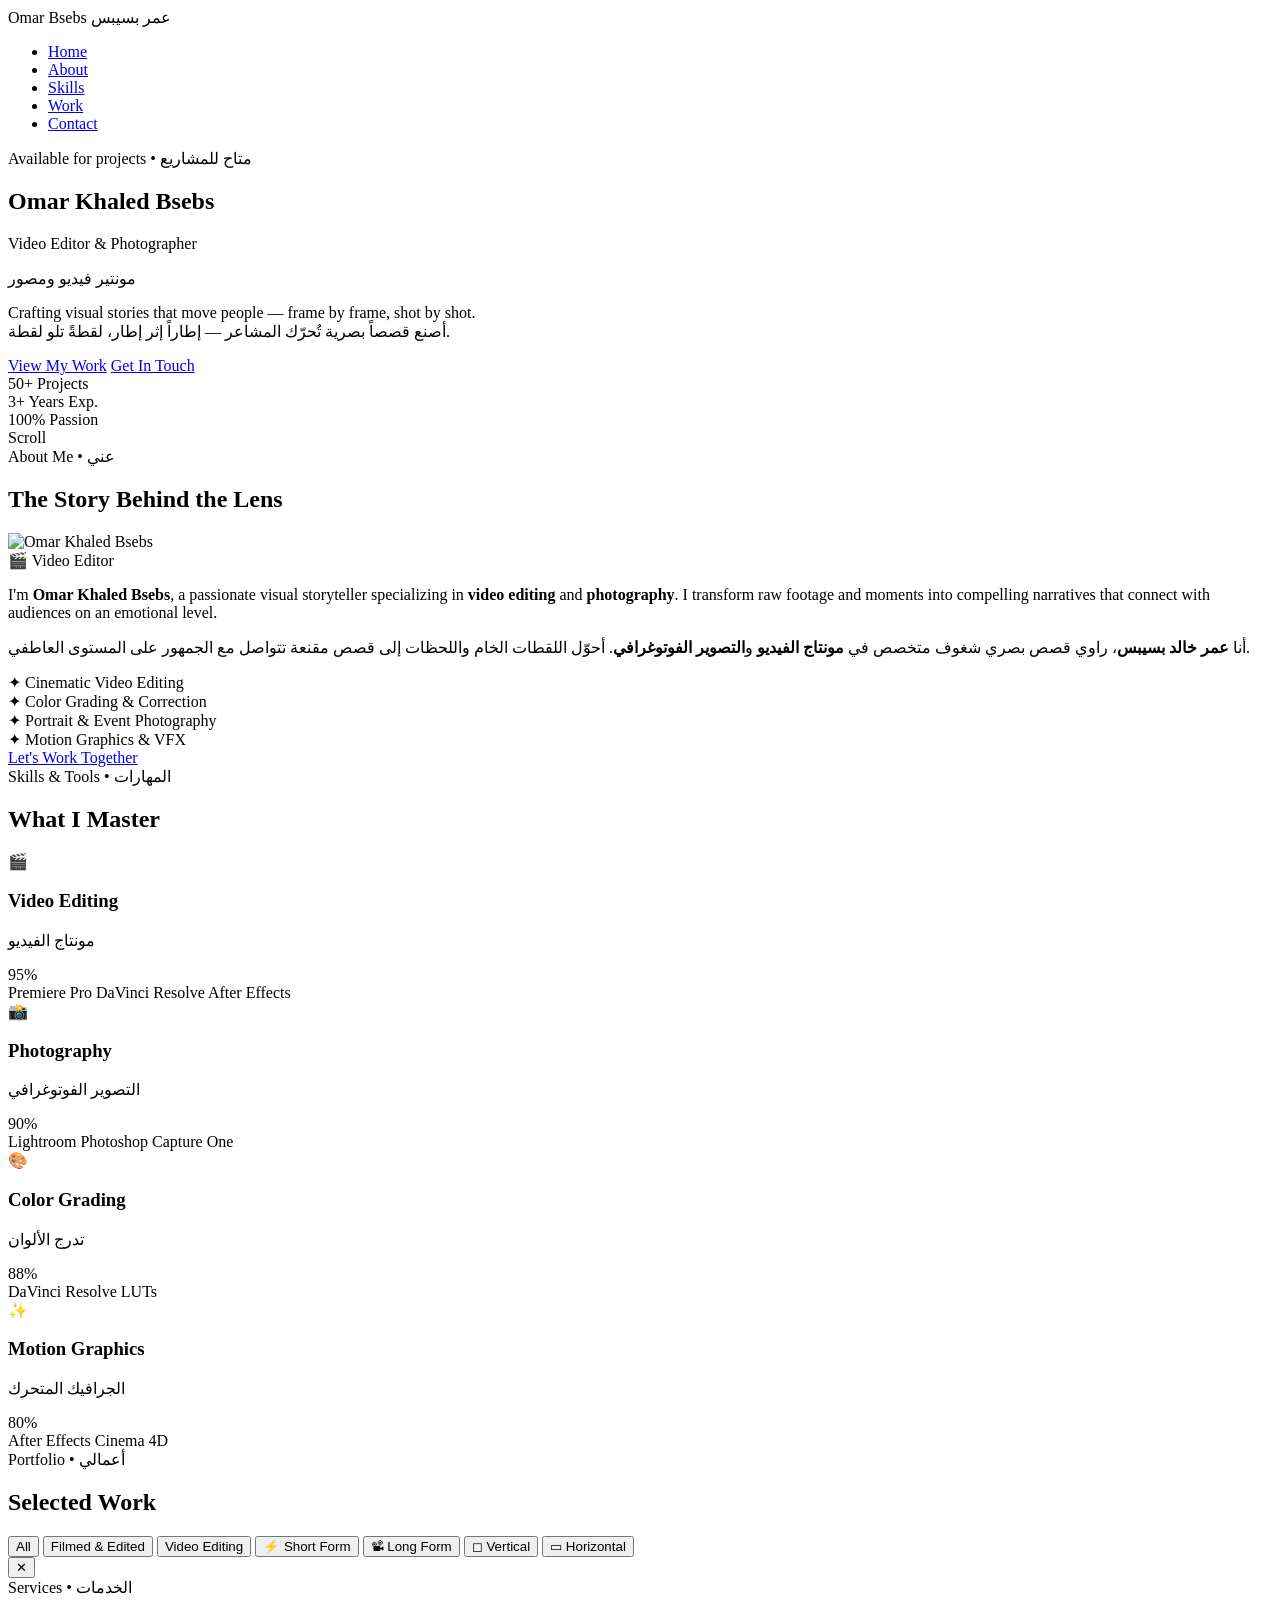
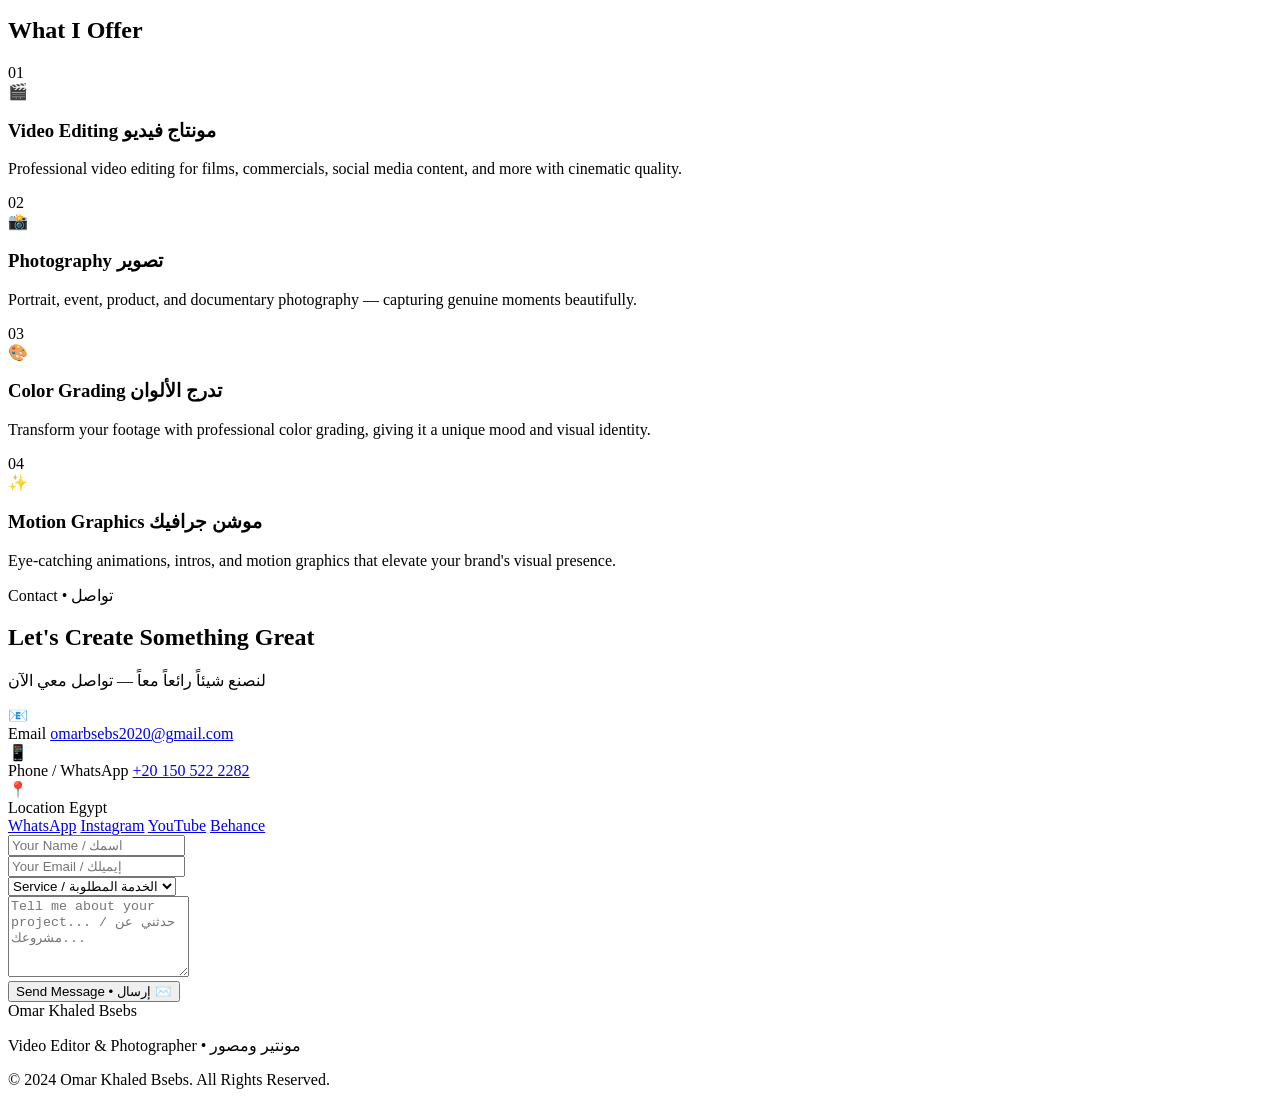
==== 1-index.html @ 3031829e "Add files via upload" ====
<!DOCTYPE html>
<html lang="en" dir="ltr">
<head>
  <meta charset="UTF-8" />
  <meta name="viewport" content="width=device-width, initial-scale=1.0, viewport-fit=cover"/>
  <meta name="theme-color" content="#0a0a0a"/>
  <meta name="apple-mobile-web-app-capable" content="yes"/>
  <meta name="apple-mobile-web-app-status-bar-style" content="black-translucent"/>
  <meta name="mobile-web-app-capable" content="yes"/>
  <meta name="description" content="Omar Khaled Bsebs — Video Editor & Photographer. مونتير فيديو ومصور"/>
  <title>Omar Khaled Bsebs | Video Editor & Photographer</title>
  <link rel="preconnect" href="https://fonts.googleapis.com">
  <link rel="preconnect" href="https://fonts.gstatic.com" crossorigin>
  <link href="https://fonts.googleapis.com/css2?family=Playfair+Display:wght@400;700;900&family=Inter:wght@300;400;500;600&family=Cairo:wght@300;400;600;700&display=swap" rel="stylesheet">
  <link rel="stylesheet" href="style.css" />
  <link rel="stylesheet" href="lightbox.css" />
  <link rel="stylesheet" href="interactions.css" />
</head>
<body>

  <!-- Navigation -->
  <nav class="navbar" id="navbar">
    <div class="nav-brand">
      <span class="brand-en">Omar Bsebs</span>
      <span class="brand-ar">عمر بسيبس</span>
    </div>
    <ul class="nav-links">
      <li><a href="#hero">Home</a></li>
      <li><a href="#about">About</a></li>
      <li><a href="#skills">Skills</a></li>
      <li><a href="#work">Work</a></li>
      <li><a href="#contact">Contact</a></li>
    </ul>
    <div class="nav-toggle" id="navToggle">
      <span></span><span></span><span></span>
    </div>
  </nav>

  <!-- Hero Section -->
  <section class="hero" id="hero">
    <div class="hero-bg">
      <div class="hero-gradient"></div>
      <div class="film-grain"></div>
    </div>
    <div class="hero-content">
      <div class="hero-badge">
        <span class="badge-dot"></span>
        Available for projects • متاح للمشاريع
      </div>
      <h1 class="hero-title">
        <span class="line-1">Omar Khaled</span>
        <span class="line-2 gold">Bsebs</span>
      </h1>
      <p class="hero-subtitle-en">Video Editor & Photographer</p>
      <p class="hero-subtitle-ar">مونتير فيديو ومصور</p>
      <p class="hero-desc">
        Crafting visual stories that move people — frame by frame, shot by shot.
        <br>
        <span class="arabic-desc">أصنع قصصاً بصرية تُحرّك المشاعر — إطاراً إثر إطار، لقطةً تلو لقطة.</span>
      </p>
      <div class="hero-actions">
        <a href="#work" class="btn btn-primary">View My Work</a>
        <a href="#contact" class="btn btn-outline">Get In Touch</a>
      </div>
      <div class="hero-stats">
        <div class="stat">
          <span class="stat-num">50+</span>
          <span class="stat-label">Projects</span>
        </div>
        <div class="stat-divider"></div>
        <div class="stat">
          <span class="stat-num">3+</span>
          <span class="stat-label">Years Exp.</span>
        </div>
        <div class="stat-divider"></div>
        <div class="stat">
          <span class="stat-num">100%</span>
          <span class="stat-label">Passion</span>
        </div>
      </div>
    </div>
    <div class="hero-scroll">
      <div class="scroll-line"></div>
      <span>Scroll</span>
    </div>
  </section>

  <!-- About Section -->
  <section class="about" id="about">
    <div class="container">
      <div class="section-header">
        <span class="section-tag">About Me • عني</span>
        <h2 class="section-title">The Story <span class="gold">Behind the Lens</span></h2>
      </div>
      <div class="about-grid">
        <div class="about-visual">
          <div class="about-frame">
            <div class="frame-corner tl"></div>
            <div class="frame-corner tr"></div>
            <div class="frame-corner bl"></div>
            <div class="frame-corner br"></div>
            <img src="omar.jpg" alt="Omar Khaled Bsebs" class="about-photo-img" />
          </div>
          <div class="about-badge-float">
            <span class="badge-icon">🎬</span>
            <span>Video Editor</span>
          </div>
        </div>
        <div class="about-text">
          <p class="about-bio-en">
            I'm <strong>Omar Khaled Bsebs</strong>, a passionate visual storyteller specializing in
            <strong>video editing</strong> and <strong>photography</strong>. I transform raw footage and moments
            into compelling narratives that connect with audiences on an emotional level.
          </p>
          <p class="about-bio-ar">
            أنا <strong>عمر خالد بسيبس</strong>، راوي قصص بصري شغوف متخصص في
            <strong>مونتاج الفيديو</strong> و<strong>التصوير الفوتوغرافي</strong>. أحوّل اللقطات الخام
            واللحظات إلى قصص مقنعة تتواصل مع الجمهور على المستوى العاطفي.
          </p>
          <div class="about-highlights">
            <div class="highlight-item">
              <span class="hi-icon">✦</span>
              <span>Cinematic Video Editing</span>
            </div>
            <div class="highlight-item">
              <span class="hi-icon">✦</span>
              <span>Color Grading & Correction</span>
            </div>
            <div class="highlight-item">
              <span class="hi-icon">✦</span>
              <span>Portrait & Event Photography</span>
            </div>
            <div class="highlight-item">
              <span class="hi-icon">✦</span>
              <span>Motion Graphics & VFX</span>
            </div>
          </div>
          <a href="#contact" class="btn btn-primary">Let's Work Together</a>
        </div>
      </div>
    </div>
  </section>

  <!-- Skills Section -->
  <section class="skills" id="skills">
    <div class="container">
      <div class="section-header">
        <span class="section-tag">Skills & Tools • المهارات</span>
        <h2 class="section-title">What I <span class="gold">Master</span></h2>
      </div>
      <div class="skills-grid">
        <div class="skill-card">
          <div class="skill-icon">🎬</div>
          <h3>Video Editing</h3>
          <p class="skill-ar">مونتاج الفيديو</p>
          <div class="skill-bar"><div class="skill-fill" style="--w:95%"></div></div>
          <span class="skill-pct">95%</span>
          <div class="skill-tools">
            <span>Premiere Pro</span>
            <span>DaVinci Resolve</span>
            <span>After Effects</span>
          </div>
        </div>
        <div class="skill-card">
          <div class="skill-icon">📸</div>
          <h3>Photography</h3>
          <p class="skill-ar">التصوير الفوتوغرافي</p>
          <div class="skill-bar"><div class="skill-fill" style="--w:90%"></div></div>
          <span class="skill-pct">90%</span>
          <div class="skill-tools">
            <span>Lightroom</span>
            <span>Photoshop</span>
            <span>Capture One</span>
          </div>
        </div>
        <div class="skill-card">
          <div class="skill-icon">🎨</div>
          <h3>Color Grading</h3>
          <p class="skill-ar">تدرج الألوان</p>
          <div class="skill-bar"><div class="skill-fill" style="--w:88%"></div></div>
          <span class="skill-pct">88%</span>
          <div class="skill-tools">
            <span>DaVinci Resolve</span>
            <span>LUTs</span>
          </div>
        </div>
        <div class="skill-card">
          <div class="skill-icon">✨</div>
          <h3>Motion Graphics</h3>
          <p class="skill-ar">الجرافيك المتحرك</p>
          <div class="skill-bar"><div class="skill-fill" style="--w:80%"></div></div>
          <span class="skill-pct">80%</span>
          <div class="skill-tools">
            <span>After Effects</span>
            <span>Cinema 4D</span>
          </div>
        </div>
      </div>
    </div>
  </section>

  <!-- Work / Portfolio Section -->
  <section class="work" id="work">
    <div class="container">
      <div class="section-header">
        <span class="section-tag">Portfolio • أعمالي</span>
        <h2 class="section-title">Selected <span class="gold">Work</span></h2>
      </div>
      <div class="work-filter">
        <button class="filter-btn active" data-filter="all">All</button>
        <button class="filter-btn" data-filter="filmed">Filmed & Edited</button>
        <button class="filter-btn" data-filter="video">Video Editing</button>
        <button class="filter-btn" data-filter="short">⚡ Short Form</button>
        <button class="filter-btn" data-filter="long">📽 Long Form</button>
        <button class="filter-btn" data-filter="portrait">◻ Vertical</button>
        <button class="filter-btn" data-filter="landscape">▭ Horizontal</button>
      </div>
      <!-- Cards injected by JS from projects.js -->
      <div class="work-grid" id="workGrid"></div>
    </div>
  </section>

  <!-- ── LIGHTBOX ── -->
  <div class="lightbox" id="lightbox" role="dialog" aria-modal="true">
    <div class="lb-backdrop" id="lbBackdrop"></div>
    <div class="lb-panel">
      <button class="lb-close" id="lbClose" aria-label="Close">✕</button>
      <div class="lb-body" id="lbBody"></div>
      <div class="lb-footer" id="lbFooter"></div>
    </div>
  </div>

  <!-- Services Section -->
  <section class="services" id="services">
    <div class="container">
      <div class="section-header">
        <span class="section-tag">Services • الخدمات</span>
        <h2 class="section-title">What I <span class="gold">Offer</span></h2>
      </div>
      <div class="services-grid">
        <div class="service-card">
          <div class="service-num">01</div>
          <div class="service-icon">🎬</div>
          <h3>Video Editing <span class="ar-mini">مونتاج فيديو</span></h3>
          <p>Professional video editing for films, commercials, social media content, and more with cinematic quality.</p>
        </div>
        <div class="service-card">
          <div class="service-num">02</div>
          <div class="service-icon">📸</div>
          <h3>Photography <span class="ar-mini">تصوير</span></h3>
          <p>Portrait, event, product, and documentary photography — capturing genuine moments beautifully.</p>
        </div>
        <div class="service-card">
          <div class="service-num">03</div>
          <div class="service-icon">🎨</div>
          <h3>Color Grading <span class="ar-mini">تدرج الألوان</span></h3>
          <p>Transform your footage with professional color grading, giving it a unique mood and visual identity.</p>
        </div>
        <div class="service-card">
          <div class="service-num">04</div>
          <div class="service-icon">✨</div>
          <h3>Motion Graphics <span class="ar-mini">موشن جرافيك</span></h3>
          <p>Eye-catching animations, intros, and motion graphics that elevate your brand's visual presence.</p>
        </div>
      </div>
    </div>
  </section>

  <!-- Contact Section -->
  <section class="contact" id="contact">
    <div class="container">
      <div class="section-header">
        <span class="section-tag">Contact • تواصل</span>
        <h2 class="section-title">Let's Create <span class="gold">Something Great</span></h2>
        <p class="section-desc">لنصنع شيئاً رائعاً معاً — تواصل معي الآن</p>
      </div>
      <div class="contact-grid">
        <div class="contact-info">
          <div class="contact-item">
            <span class="contact-icon">📧</span>
            <div>
              <span class="contact-label">Email</span>
              <a href="mailto:omarbsebs2020@gmail.com" class="contact-val">omarbsebs2020@gmail.com</a>
            </div>
          </div>
          <div class="contact-item">
            <span class="contact-icon">📱</span>
            <div>
              <span class="contact-label">Phone / WhatsApp</span>
              <a href="tel:+201505222282" class="contact-val">+20 150 522 2282</a>
            </div>
          </div>
          <div class="contact-item">
            <span class="contact-icon">📍</span>
            <div>
              <span class="contact-label">Location</span>
              <span class="contact-val">Egypt</span>
            </div>
          </div>
          <div class="social-links">
            <a href="https://wa.me/201505222282" target="_blank" rel="noopener noreferrer" class="social-btn">WhatsApp</a>
            <a href="#" class="social-btn">Instagram</a>
            <a href="#" class="social-btn">YouTube</a>
            <a href="#" class="social-btn">Behance</a>
          </div>
        </div>
        <form class="contact-form" id="contactForm">
          <div class="form-group">
            <input type="text" placeholder="Your Name / اسمك" required />
          </div>
          <div class="form-group">
            <input type="email" placeholder="Your Email / إيميلك" required />
          </div>
          <div class="form-group">
            <select>
              <option value="">Service / الخدمة المطلوبة</option>
              <option>Video Editing</option>
              <option>Photography</option>
              <option>Color Grading</option>
              <option>Motion Graphics</option>
              <option>Other</option>
            </select>
          </div>
          <div class="form-group">
            <textarea rows="5" placeholder="Tell me about your project... / حدثني عن مشروعك..." required></textarea>
          </div>
          <button type="submit" class="btn btn-primary btn-full">Send Message • إرسال ✉️</button>
        </form>
      </div>
    </div>
  </section>

  <!-- Footer -->
  <footer class="footer">
    <div class="footer-content">
      <div class="footer-brand">
        <span class="gold">Omar Khaled Bsebs</span>
        <p>Video Editor & Photographer • مونتير ومصور</p>
      </div>
      <p class="footer-copy">© 2024 Omar Khaled Bsebs. All Rights Reserved.</p>
    </div>
  </footer>

  <script src="projects.js"></script>
  <script src="script.js"></script>
  <script src="interactions.js"></script>
</body>
</html>
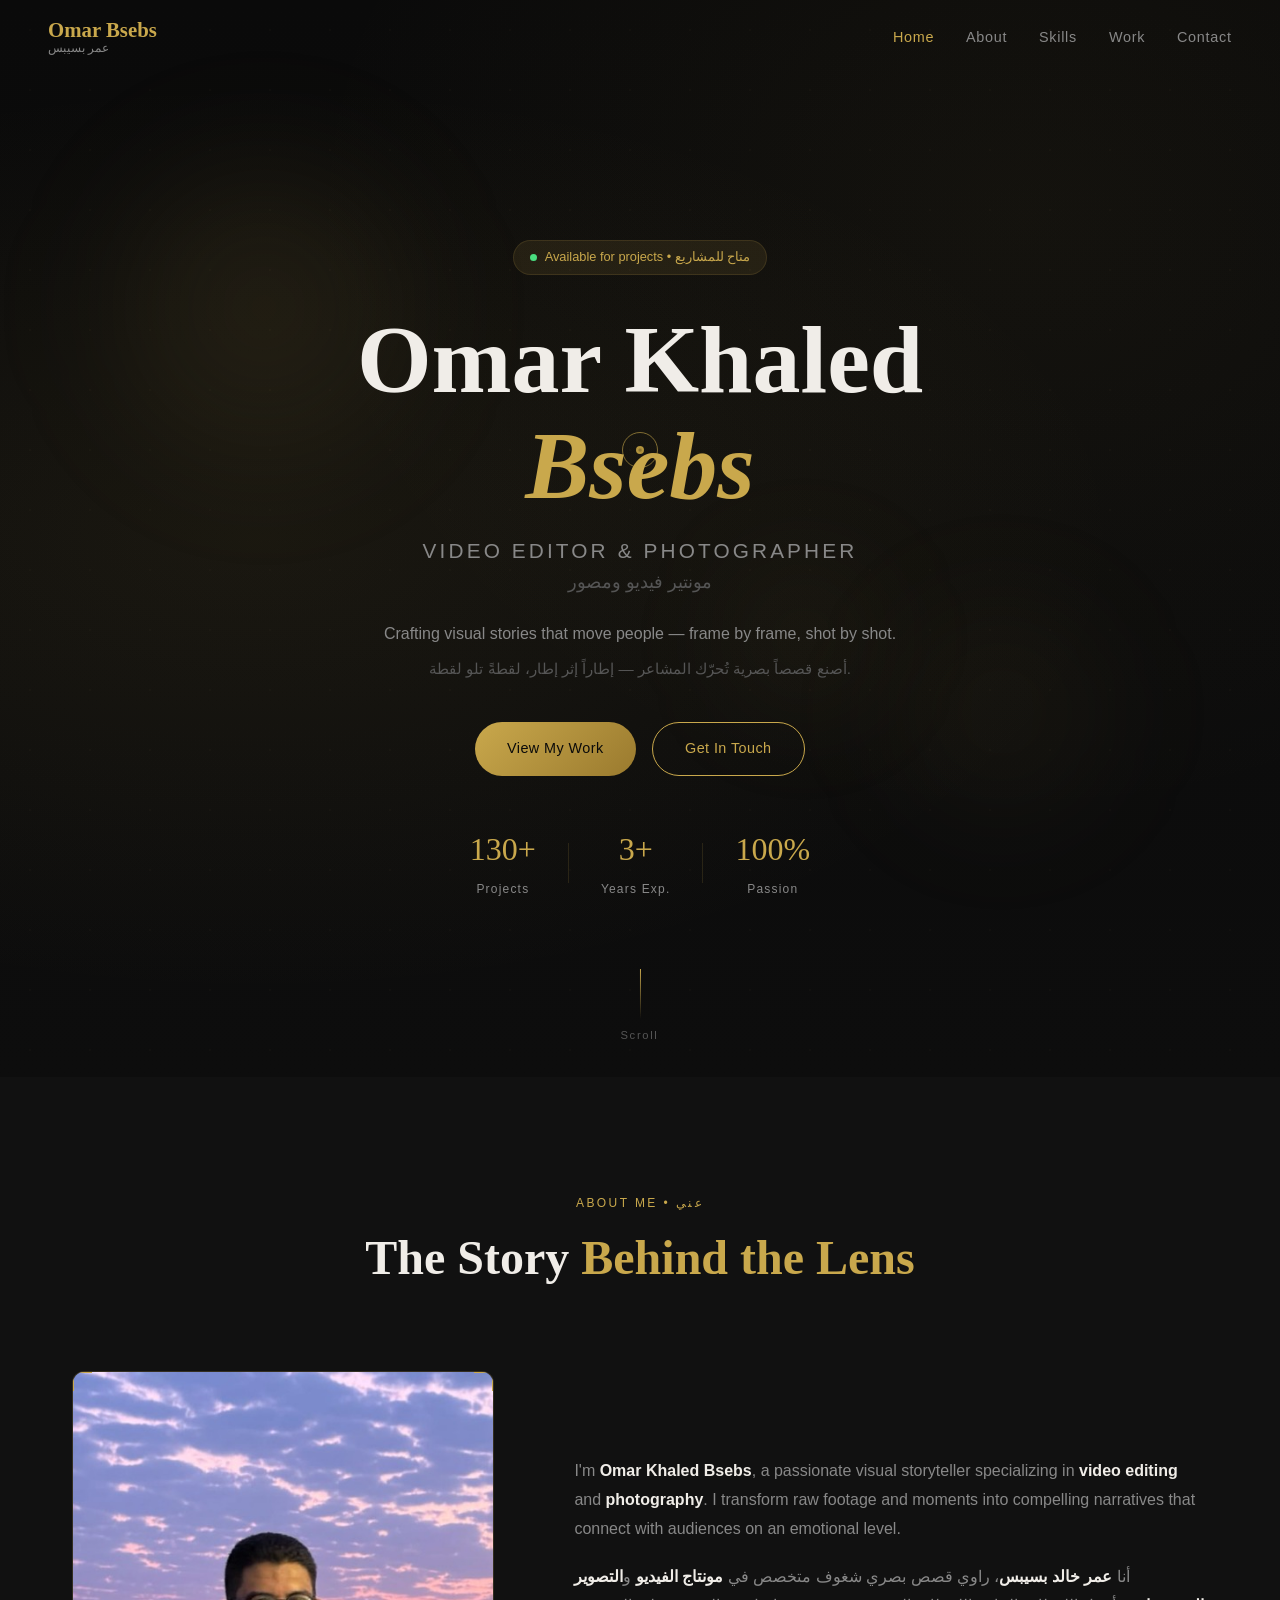
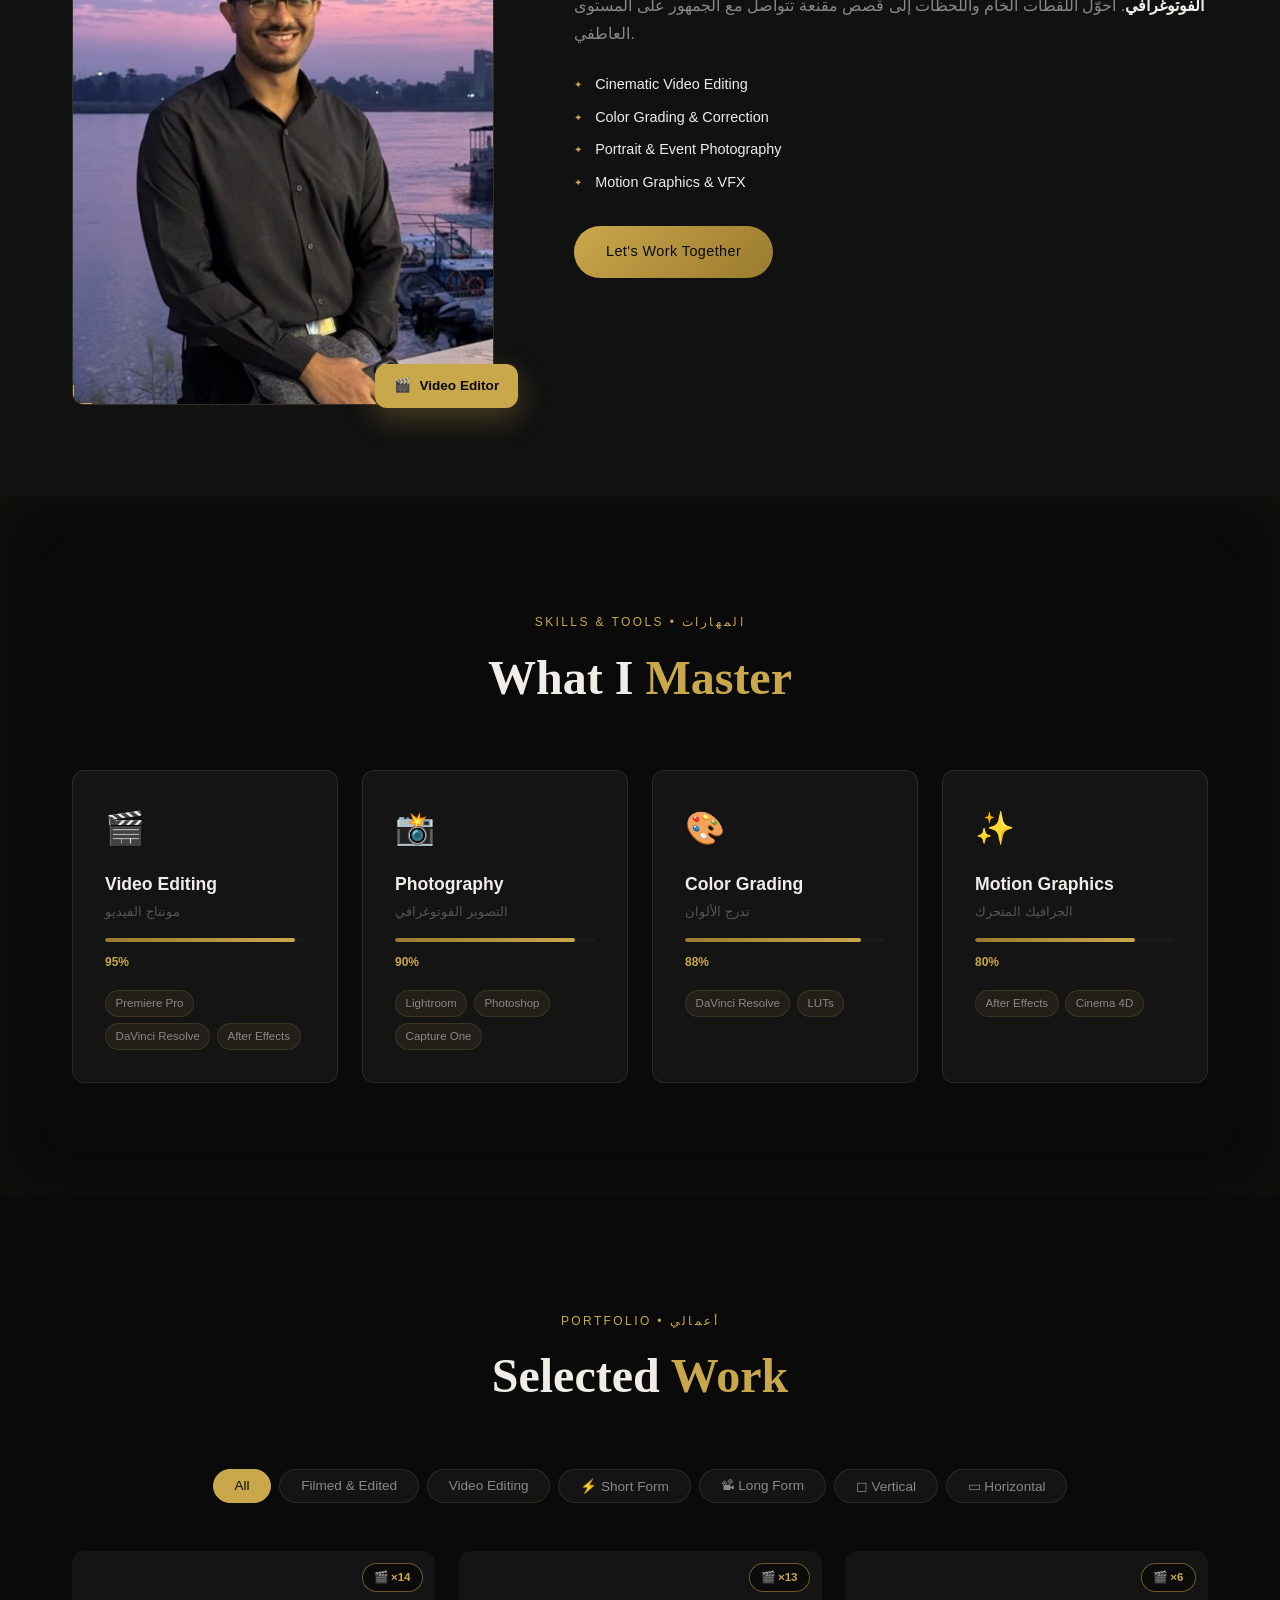
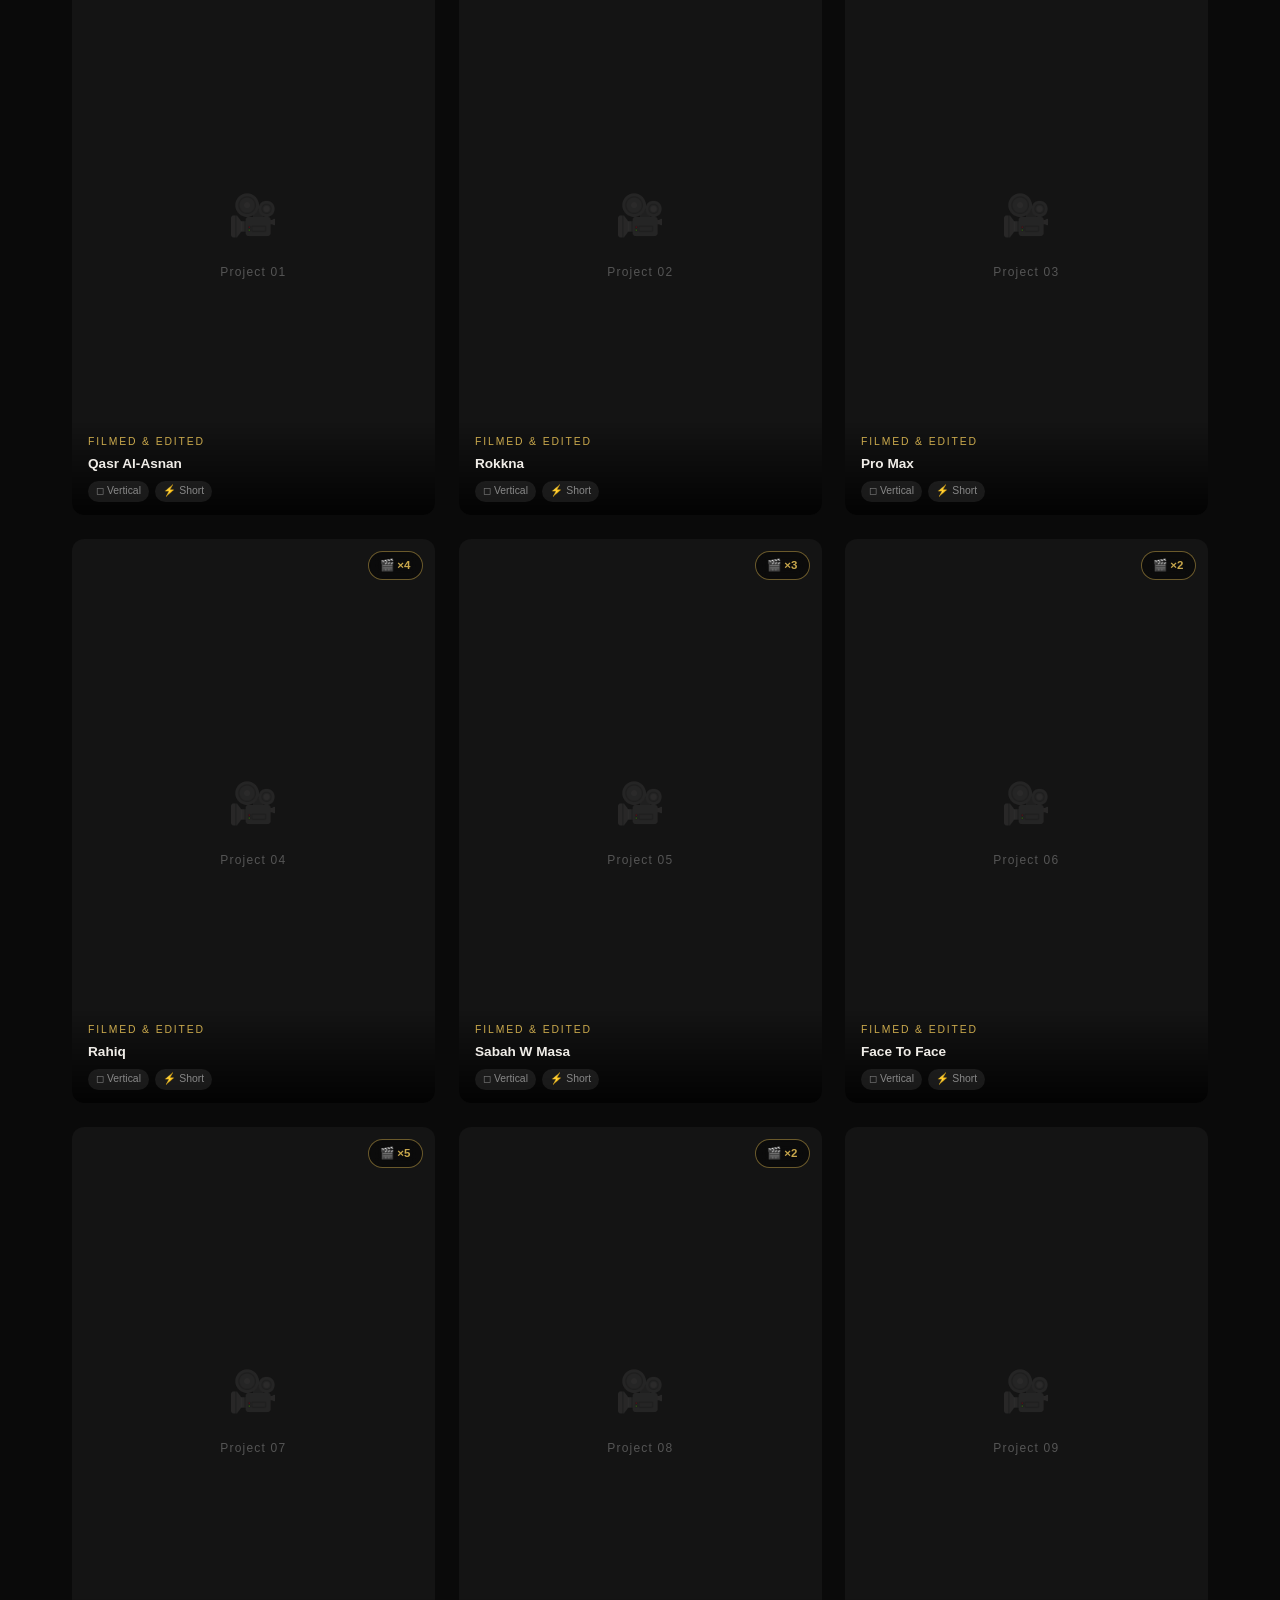
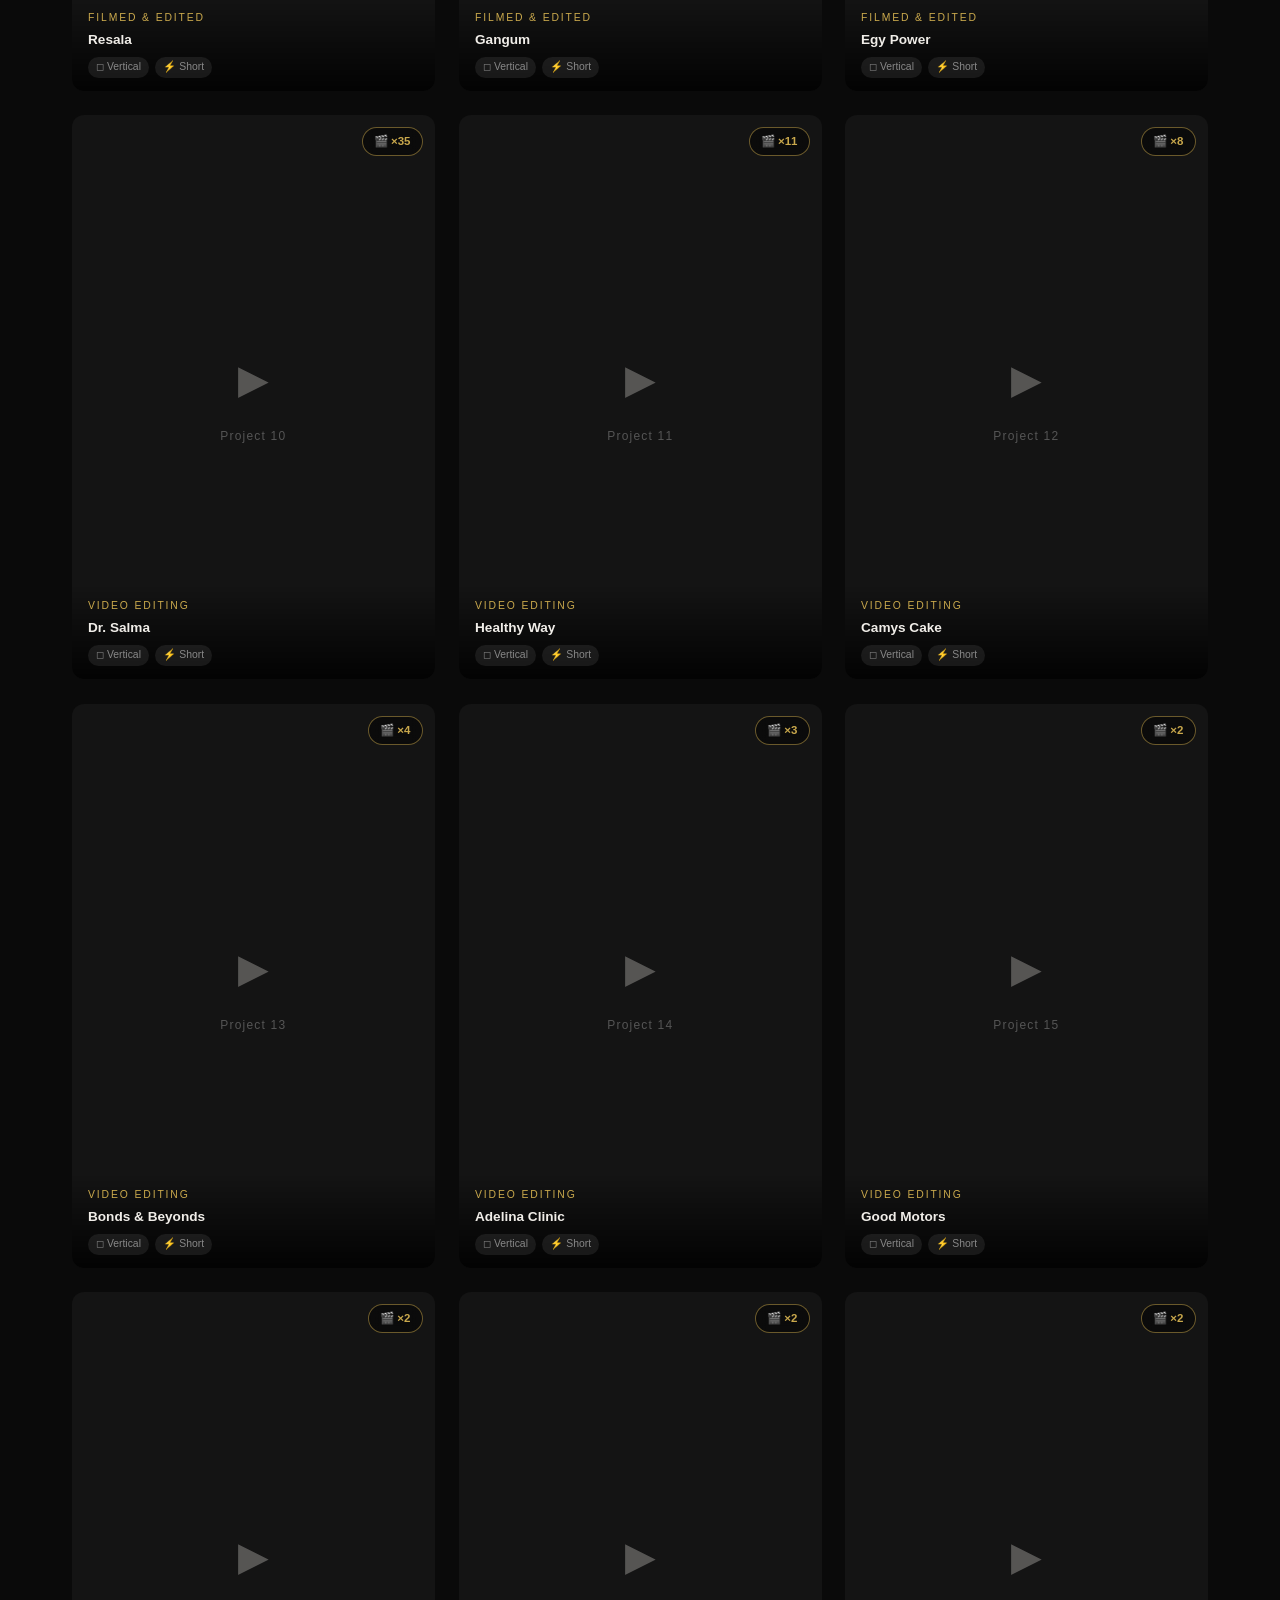
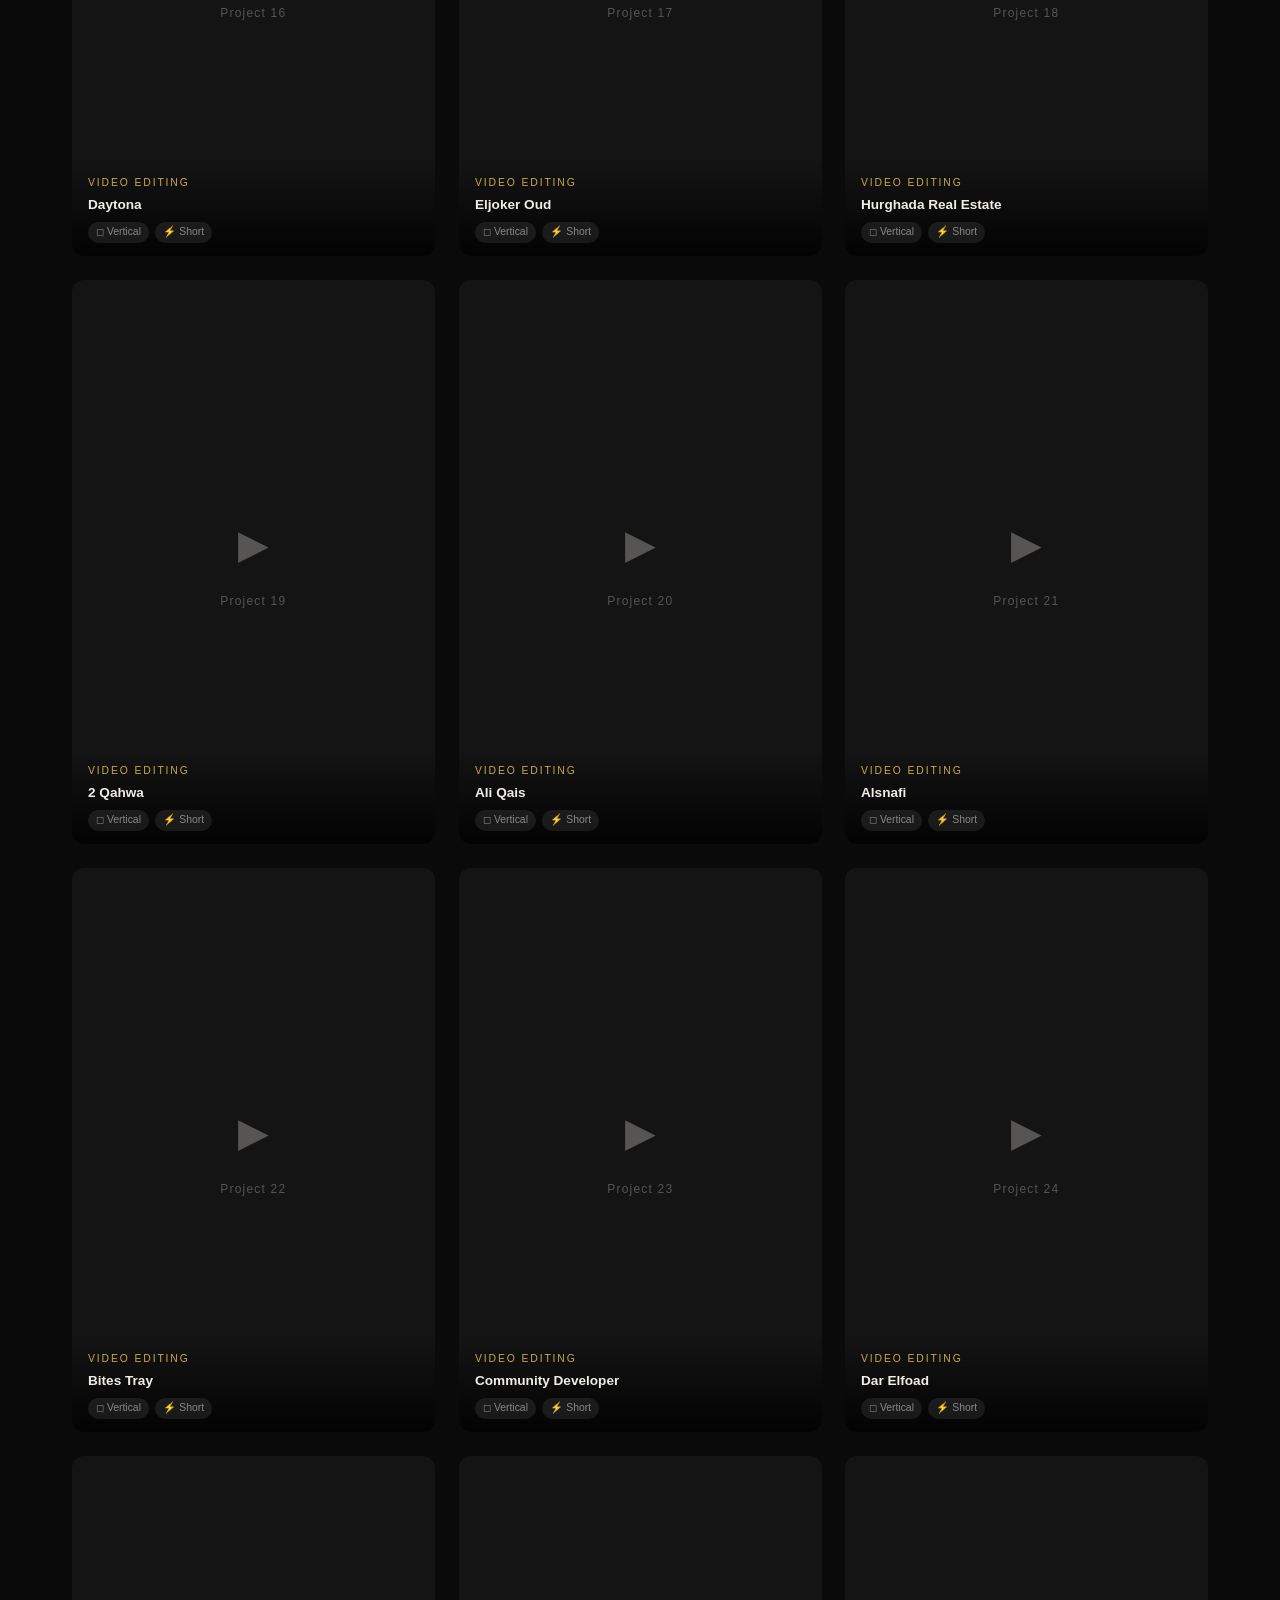
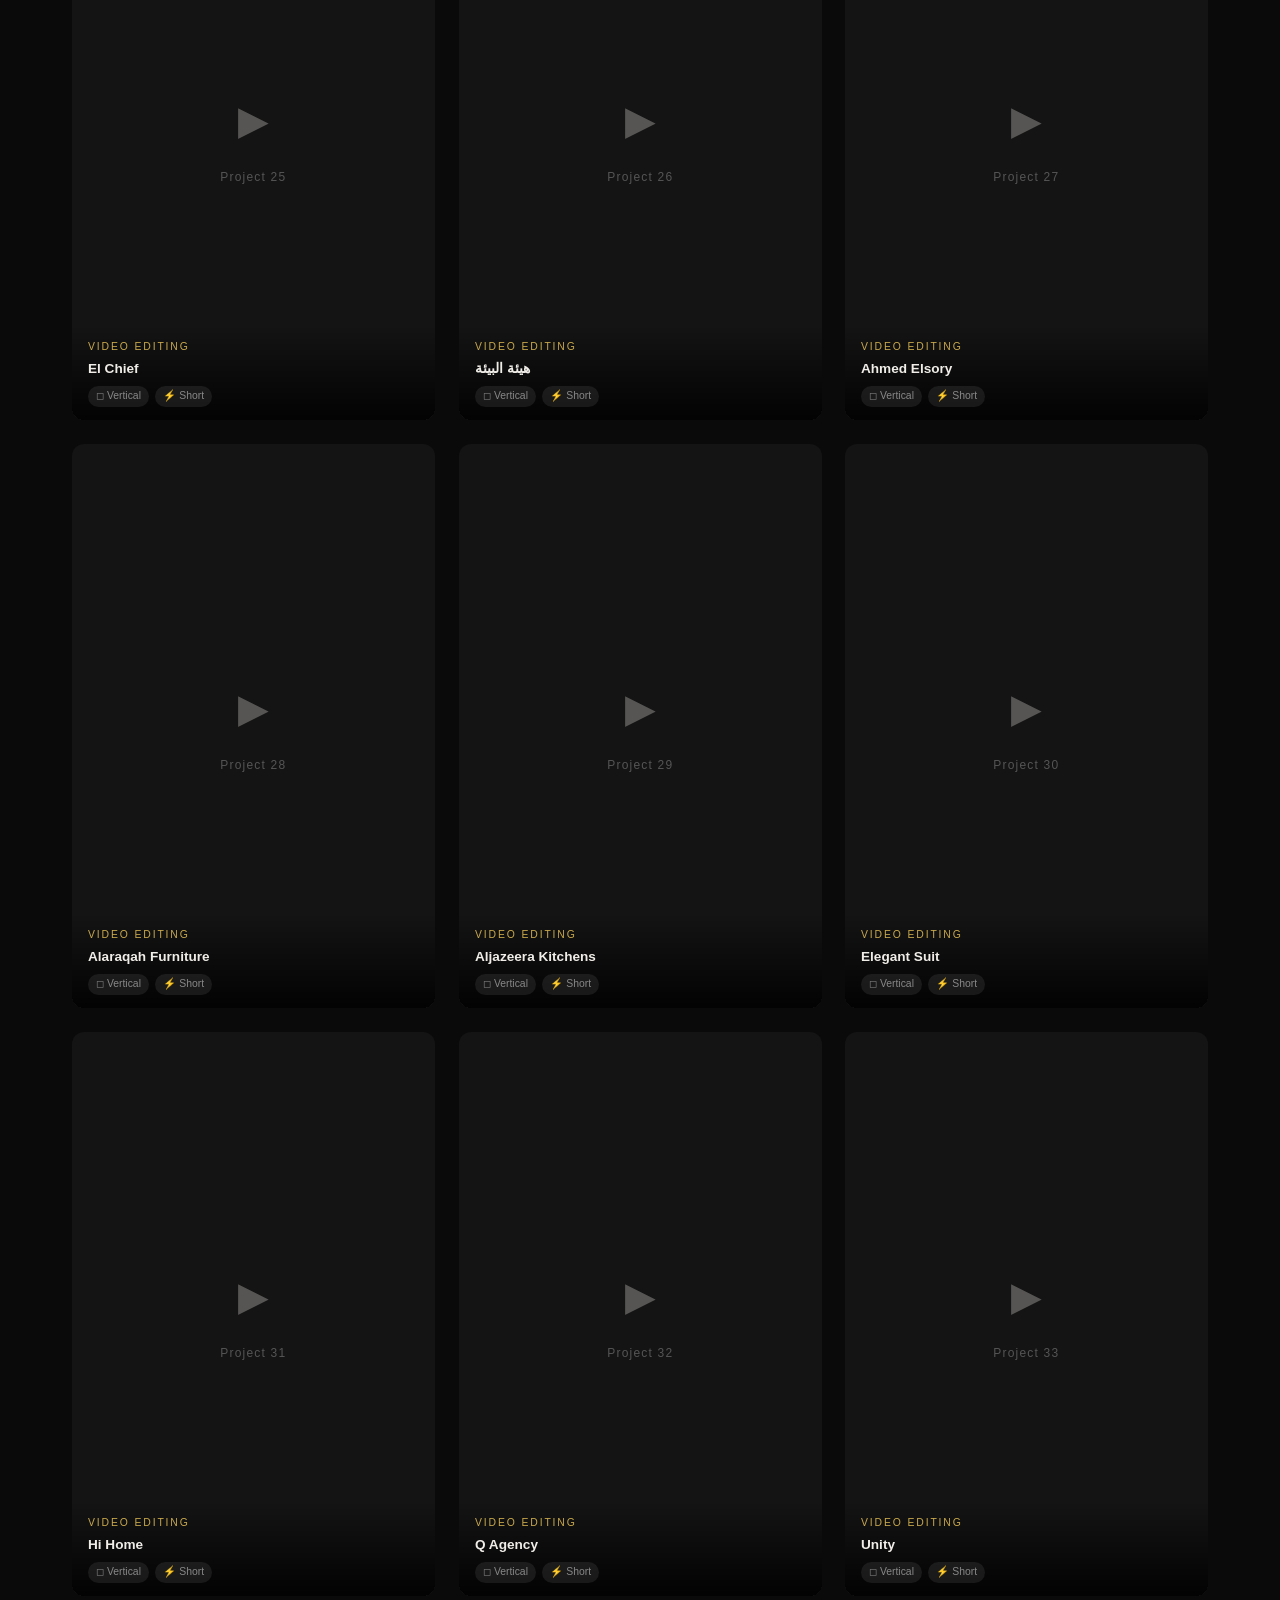
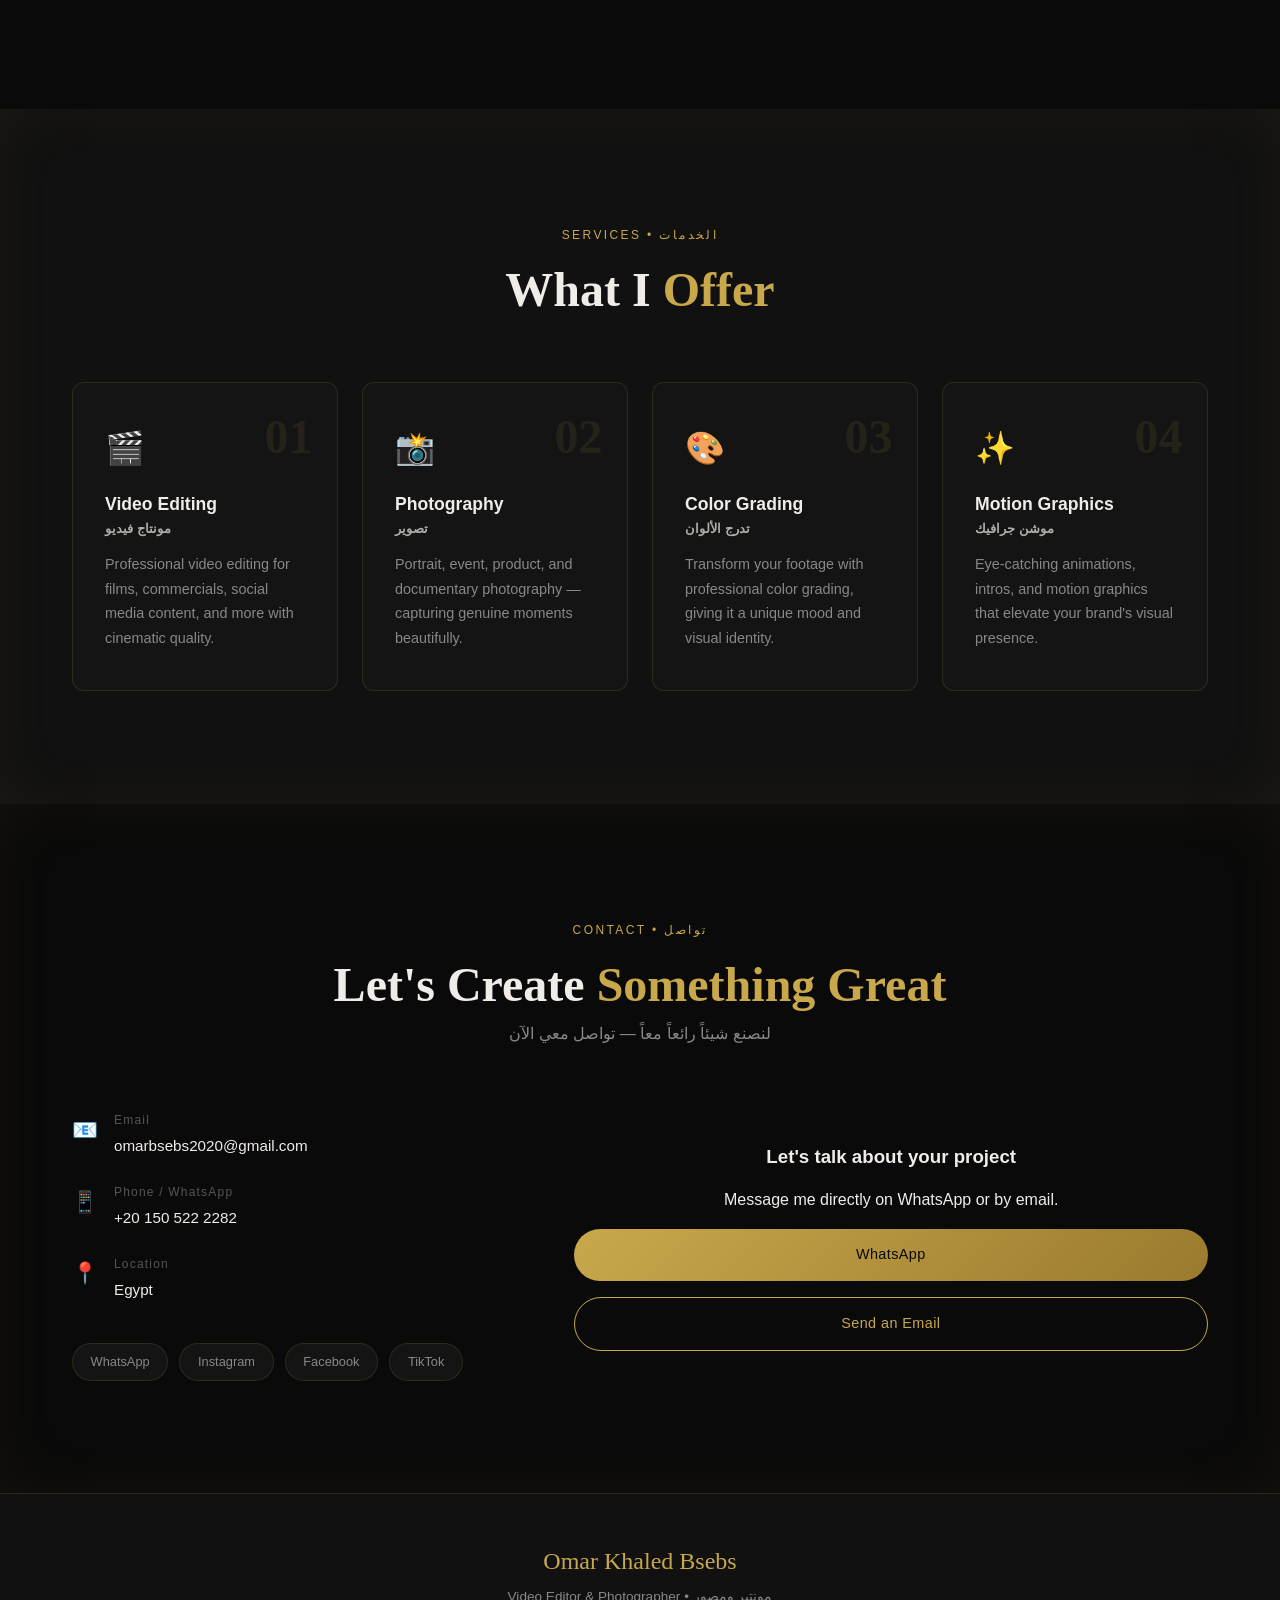
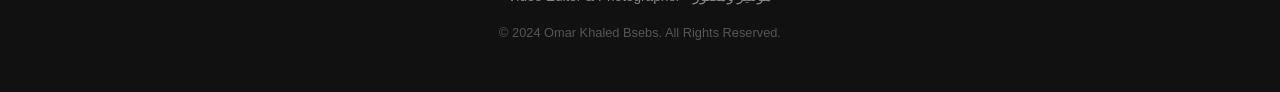
==== commit 6a754979: "Add 3D hero giant" ====
--- a/1-index.html
+++ b/1-index.html
@@ -64,7 +64,7 @@
       </div>
       <div class="hero-stats">
         <div class="stat">
-          <span class="stat-num">50+</span>
+          <span class="stat-num">130+</span>
           <span class="stat-label">Projects</span>
         </div>
         <div class="stat-divider"></div>
@@ -299,33 +299,17 @@
           </div>
           <div class="social-links">
             <a href="https://wa.me/201505222282" target="_blank" rel="noopener noreferrer" class="social-btn">WhatsApp</a>
-            <a href="#" class="social-btn">Instagram</a>
-            <a href="#" class="social-btn">YouTube</a>
-            <a href="#" class="social-btn">Behance</a>
-          </div>
-        </div>
-        <form class="contact-form" id="contactForm">
-          <div class="form-group">
-            <input type="text" placeholder="Your Name / اسمك" required />
-          </div>
-          <div class="form-group">
-            <input type="email" placeholder="Your Email / إيميلك" required />
-          </div>
-          <div class="form-group">
-            <select>
-              <option value="">Service / الخدمة المطلوبة</option>
-              <option>Video Editing</option>
-              <option>Photography</option>
-              <option>Color Grading</option>
-              <option>Motion Graphics</option>
-              <option>Other</option>
-            </select>
-          </div>
-          <div class="form-group">
-            <textarea rows="5" placeholder="Tell me about your project... / حدثني عن مشروعك..." required></textarea>
-          </div>
-          <button type="submit" class="btn btn-primary btn-full">Send Message • إرسال ✉️</button>
-        </form>
+            <a href="https://www.instagram.com/omarbseibs?cnvx=YmFtNmJyemNxcGY1" target="_blank" rel="noopener noreferrer" class="social-btn">Instagram</a>
+            <a href="https://www.facebook.com/share/1AGzrGVbuU/" target="_blank" rel="noopener noreferrer" class="social-btn">Facebook</a>
+            <a href="https://www.tiktok.com/@omarkbsebs" target="_blank" rel="noopener noreferrer" class="social-btn">TikTok</a>
+          </div>
+        </div>
+        <div class="contact-form" style="display:flex;flex-direction:column;justify-content:center;gap:1rem;text-align:center;">
+          <h3>Let's talk about your project</h3>
+          <p>Message me directly on WhatsApp or by email.</p>
+          <a href="https://wa.me/201505222282" target="_blank" rel="noopener noreferrer" class="btn btn-primary btn-full">WhatsApp</a>
+          <a href="mailto:omarbsebs2020@gmail.com" class="btn btn-outline btn-full">Send an Email</a>
+        </div>
       </div>
     </div>
   </section>
@@ -344,5 +328,7 @@
   <script src="projects.js"></script>
   <script src="script.js"></script>
   <script src="interactions.js"></script>
+  <script src="https://cdnjs.cloudflare.com/ajax/libs/three.js/r128/three.min.js"></script>
+  <script src="hero-giant.js"></script>
 </body>
 </html>
--- a/style.css
+++ b/style.css
@@ -0,0 +1,625 @@
+/* ============================================
+   OMAR BSEBS PORTFOLIO — style.css
+   Dark Mode + Gold Accent
+============================================ */
+
+:root {
+  --gold: #c9a84c;
+  --gold-light: #e8c97a;
+  --gold-dark: #9a7a2e;
+  --bg: #0a0a0a;
+  --bg-2: #111111;
+  --bg-3: #1a1a1a;
+  --bg-card: #141414;
+  --text: #f0ede8;
+  --text-muted: #888;
+  --text-dim: #555;
+  --border: rgba(201, 168, 76, 0.15);
+  --radius: 12px;
+  --transition: all 0.35s cubic-bezier(0.4, 0, 0.2, 1);
+}
+
+*, *::before, *::after { box-sizing: border-box; margin: 0; padding: 0; }
+
+html { scroll-behavior: smooth; }
+
+body {
+  font-family: 'Inter', sans-serif;
+  background: var(--bg);
+  color: var(--text);
+  overflow-x: hidden;
+  line-height: 1.6;
+}
+
+.container { max-width: 1200px; margin: 0 auto; padding: 0 2rem; }
+.gold { color: var(--gold); }
+.ar-mini { font-family: 'Cairo', sans-serif; font-size: 0.75em; opacity: 0.7; display: block; }
+
+/* ── NAVBAR ── */
+.navbar {
+  position: fixed; top: 0; left: 0; right: 0; z-index: 1000;
+  display: flex; align-items: center; justify-content: space-between;
+  padding: 1.2rem 3rem;
+  background: transparent;
+  transition: var(--transition);
+  backdrop-filter: blur(0px);
+}
+.navbar.scrolled {
+  background: rgba(10,10,10,0.95);
+  backdrop-filter: blur(20px);
+  border-bottom: 1px solid var(--border);
+  padding: 0.9rem 3rem;
+}
+.nav-brand {
+  display: flex; flex-direction: column; line-height: 1.1;
+}
+.brand-en {
+  font-family: 'Playfair Display', serif;
+  font-size: 1.3rem; font-weight: 700; color: var(--gold);
+}
+.brand-ar {
+  font-family: 'Cairo', sans-serif;
+  font-size: 0.75rem; color: var(--text-muted);
+}
+.nav-links {
+  display: flex; gap: 2rem; list-style: none;
+}
+.nav-links a {
+  color: var(--text-muted); text-decoration: none;
+  font-size: 0.9rem; font-weight: 500; letter-spacing: 0.05em;
+  transition: color 0.2s;
+  position: relative;
+}
+.nav-links a::after {
+  content: ''; position: absolute; bottom: -4px; left: 0;
+  width: 0; height: 1px; background: var(--gold);
+  transition: width 0.3s;
+}
+.nav-links a:hover { color: var(--gold); }
+.nav-links a:hover::after { width: 100%; }
+.nav-toggle { display: none; flex-direction: column; gap: 5px; cursor: pointer; }
+.nav-toggle span { width: 24px; height: 2px; background: var(--text); transition: var(--transition); }
+
+/* ── HERO ── */
+.hero {
+  min-height: 100vh; position: relative;
+  display: flex; align-items: center;
+  overflow: hidden;
+}
+.hero-bg {
+  position: absolute; inset: 0;
+  background: radial-gradient(ellipse at 20% 50%, rgba(201,168,76,0.08) 0%, transparent 60%),
+              radial-gradient(ellipse at 80% 20%, rgba(201,168,76,0.05) 0%, transparent 50%),
+              linear-gradient(180deg, #0a0a0a 0%, #0d0d0d 100%);
+}
+.hero-gradient {
+  position: absolute; inset: 0;
+  background: url("data:image/svg+xml,%3Csvg width='60' height='60' viewBox='0 0 60 60' xmlns='http://www.w3.org/2000/svg'%3E%3Cg fill='none' fill-rule='evenodd'%3E%3Cg fill='%23c9a84c' fill-opacity='0.03'%3E%3Ccircle cx='30' cy='30' r='1'/%3E%3C/g%3E%3C/g%3E%3C/svg%3E");
+}
+.hero-content {
+  position: relative; z-index: 2;
+  max-width: 800px; margin: 0 auto;
+  padding: 8rem 2rem 4rem;
+  text-align: center;
+}
+.hero-badge {
+  display: inline-flex; align-items: center; gap: 0.5rem;
+  background: rgba(201,168,76,0.1); border: 1px solid var(--border);
+  padding: 0.4rem 1rem; border-radius: 100px;
+  font-size: 0.8rem; color: var(--gold); margin-bottom: 2rem;
+  animation: fadeInDown 0.8s ease both;
+}
+.badge-dot {
+  width: 7px; height: 7px; border-radius: 50%; background: #4ade80;
+  animation: pulse 2s infinite;
+}
+@keyframes pulse { 0%,100%{ opacity:1; } 50%{ opacity:0.4; } }
+
+.hero-title {
+  font-family: 'Playfair Display', serif;
+  font-size: clamp(3rem, 8vw, 6rem);
+  line-height: 1.1; margin-bottom: 1rem;
+  animation: fadeInUp 0.9s 0.1s ease both;
+}
+.hero-title .line-1 { display: block; }
+.hero-title .line-2 { display: block; font-style: italic; }
+
+.hero-subtitle-en {
+  font-size: 1.3rem; font-weight: 300; letter-spacing: 0.15em;
+  text-transform: uppercase; color: var(--text-muted);
+  animation: fadeInUp 0.9s 0.2s ease both;
+}
+.hero-subtitle-ar {
+  font-family: 'Cairo', sans-serif;
+  font-size: 1.1rem; color: var(--text-dim);
+  margin-bottom: 1.5rem;
+  animation: fadeInUp 0.9s 0.3s ease both;
+}
+.hero-desc {
+  font-size: 1rem; color: var(--text-muted); line-height: 1.8;
+  margin-bottom: 2.5rem;
+  animation: fadeInUp 0.9s 0.4s ease both;
+}
+.arabic-desc {
+  font-family: 'Cairo', sans-serif;
+  font-size: 0.95rem; color: var(--text-dim);
+  display: block; margin-top: 0.4rem;
+}
+.hero-actions {
+  display: flex; gap: 1rem; justify-content: center; flex-wrap: wrap;
+  margin-bottom: 3rem;
+  animation: fadeInUp 0.9s 0.5s ease both;
+}
+.hero-stats {
+  display: flex; align-items: center; justify-content: center; gap: 2rem;
+  animation: fadeInUp 0.9s 0.6s ease both;
+}
+.stat { text-align: center; }
+.stat-num {
+  display: block; font-family: 'Playfair Display', serif;
+  font-size: 2rem; color: var(--gold);
+}
+.stat-label { font-size: 0.75rem; color: var(--text-muted); letter-spacing: 0.1em; }
+.stat-divider { width: 1px; height: 40px; background: var(--border); }
+
+.hero-scroll {
+  position: absolute; bottom: 2rem; left: 50%; transform: translateX(-50%);
+  display: flex; flex-direction: column; align-items: center; gap: 0.5rem;
+  font-size: 0.7rem; letter-spacing: 0.15em; color: var(--text-dim);
+  animation: fadeIn 1.5s 1s ease both;
+}
+.scroll-line {
+  width: 1px; height: 50px;
+  background: linear-gradient(to bottom, var(--gold), transparent);
+  animation: scrollLine 2s ease-in-out infinite;
+}
+@keyframes scrollLine { 0%{opacity:0;transform:scaleY(0);transform-origin:top} 50%{opacity:1;transform:scaleY(1)} 100%{opacity:0;transform:scaleY(1);transform-origin:bottom} }
+
+/* ── BUTTONS ── */
+.btn {
+  display: inline-flex; align-items: center; gap: 0.5rem;
+  padding: 0.9rem 2rem; border-radius: 100px;
+  font-size: 0.9rem; font-weight: 500; text-decoration: none;
+  transition: var(--transition); cursor: pointer; border: none;
+  letter-spacing: 0.03em;
+}
+.btn-primary {
+  background: linear-gradient(135deg, var(--gold), var(--gold-dark));
+  color: #0a0a0a;
+}
+.btn-primary:hover {
+  background: linear-gradient(135deg, var(--gold-light), var(--gold));
+  transform: translateY(-2px);
+  box-shadow: 0 10px 30px rgba(201,168,76,0.3);
+}
+.btn-outline {
+  background: transparent;
+  border: 1px solid var(--gold);
+  color: var(--gold);
+}
+.btn-outline:hover {
+  background: rgba(201,168,76,0.1);
+  transform: translateY(-2px);
+}
+.btn-full { width: 100%; justify-content: center; }
+
+/* ── SECTION COMMON ── */
+section { padding: 7rem 0; }
+.section-header { text-align: center; margin-bottom: 4rem; }
+.section-tag {
+  display: inline-block; font-size: 0.75rem; letter-spacing: 0.2em;
+  text-transform: uppercase; color: var(--gold);
+  margin-bottom: 1rem;
+}
+.section-title {
+  font-family: 'Playfair Display', serif;
+  font-size: clamp(2rem, 4vw, 3rem); line-height: 1.2;
+}
+.section-desc {
+  font-family: 'Cairo', sans-serif;
+  color: var(--text-muted); margin-top: 0.5rem;
+}
+
+/* ── ABOUT ── */
+.about { background: var(--bg-2); }
+.about-grid {
+  display: grid; grid-template-columns: 1fr 1.5fr; gap: 5rem; align-items: center;
+}
+.about-visual { position: relative; }
+.about-frame {
+  position: relative; border: 1px solid var(--border); border-radius: var(--radius);
+  overflow: hidden; aspect-ratio: 2/3; background: var(--bg-3);
+}
+.frame-corner {
+  position: absolute; width: 20px; height: 20px;
+  border-color: var(--gold); border-style: solid;
+}
+.frame-corner.tl { top: -1px; left: -1px; border-width: 2px 0 0 2px; }
+.frame-corner.tr { top: -1px; right: -1px; border-width: 2px 2px 0 0; }
+.frame-corner.bl { bottom: -1px; left: -1px; border-width: 0 0 2px 2px; }
+.frame-corner.br { bottom: -1px; right: -1px; border-width: 0 2px 2px 0; }
+.about-photo-img {
+  width: 100%; height: 100%;
+  object-fit: cover; object-position: center 12%;
+  display: block;
+  transition: transform 0.6s ease;
+}
+.about-frame:hover .about-photo-img { transform: scale(1.03); }
+
+.about-placeholder {
+  display: flex; flex-direction: column; align-items: center; justify-content: center;
+  height: 100%;
+}
+.about-placeholder svg { width: 120px; }
+.placeholder-hint {
+  font-size: 0.75rem; color: var(--text-dim); margin-top: 0.5rem;
+  font-family: 'Cairo', sans-serif;
+}
+.about-badge-float {
+  position: absolute; bottom: -1.5rem; right: -1.5rem;
+  background: var(--gold); color: #0a0a0a;
+  padding: 0.7rem 1.2rem; border-radius: var(--radius);
+  display: flex; align-items: center; gap: 0.5rem;
+  font-weight: 600; font-size: 0.85rem;
+  box-shadow: 0 10px 30px rgba(201,168,76,0.3);
+}
+.about-bio-en, .about-bio-ar {
+  font-size: 1rem; line-height: 1.8; margin-bottom: 1.2rem;
+  color: var(--text-muted);
+}
+.about-bio-ar { font-family: 'Cairo', sans-serif; }
+.about-bio-en strong, .about-bio-ar strong { color: var(--text); }
+.about-highlights { display: flex; flex-direction: column; gap: 0.6rem; margin: 1.5rem 0 2rem; }
+.highlight-item {
+  display: flex; align-items: center; gap: 0.8rem;
+  font-size: 0.9rem;
+}
+.hi-icon { color: var(--gold); font-size: 0.6rem; }
+
+/* ── SKILLS ── */
+.skills-grid {
+  display: grid; grid-template-columns: repeat(auto-fit, minmax(260px, 1fr)); gap: 1.5rem;
+}
+.skill-card {
+  background: var(--bg-card); border: 1px solid var(--border); border-radius: var(--radius);
+  padding: 2rem; transition: var(--transition);
+  position: relative; overflow: hidden;
+}
+.skill-card::before {
+  content: ''; position: absolute; top: 0; left: 0; right: 0; height: 2px;
+  background: linear-gradient(90deg, var(--gold), transparent);
+  transform: scaleX(0); transform-origin: left; transition: transform 0.4s;
+}
+.skill-card:hover::before { transform: scaleX(1); }
+.skill-card:hover { border-color: rgba(201,168,76,0.3); transform: translateY(-4px); }
+.skill-icon { font-size: 2rem; margin-bottom: 1rem; }
+.skill-card h3 { font-size: 1.1rem; margin-bottom: 0.2rem; }
+.skill-ar { font-family: 'Cairo', sans-serif; font-size: 0.8rem; color: var(--text-dim); margin-bottom: 1rem; }
+.skill-bar {
+  height: 4px; background: var(--bg-3); border-radius: 2px; margin-bottom: 0.4rem; overflow: hidden;
+}
+.skill-fill {
+  height: 100%; width: var(--w); border-radius: 2px;
+  background: linear-gradient(90deg, var(--gold-dark), var(--gold));
+  transition: width 1.5s cubic-bezier(0.4, 0, 0.2, 1);
+}
+.skill-pct { font-size: 0.75rem; color: var(--gold); font-weight: 600; }
+.skill-tools { display: flex; flex-wrap: wrap; gap: 0.4rem; margin-top: 1rem; }
+.skill-tools span {
+  background: rgba(201,168,76,0.08); border: 1px solid var(--border);
+  padding: 0.2rem 0.6rem; border-radius: 100px; font-size: 0.72rem; color: var(--text-muted);
+}
+
+/* ── WORK ── */
+.work { background: var(--bg); }
+.work-filter {
+  display: flex; gap: 0.5rem; justify-content: center; flex-wrap: wrap; margin-bottom: 3rem;
+}
+.filter-btn {
+  background: var(--bg-card); border: 1px solid var(--border); color: var(--text-muted);
+  padding: 0.5rem 1.3rem; border-radius: 100px; cursor: pointer;
+  font-size: 0.85rem; transition: var(--transition);
+}
+.filter-btn:hover, .filter-btn.active {
+  background: var(--gold); color: #0a0a0a; border-color: var(--gold);
+}
+.work-grid {
+  display: grid;
+  grid-template-columns: repeat(3, 1fr);
+  gap: 1.5rem;
+}
+/* No featured span — even 3×2 grid */
+.work-card { border-radius: var(--radius); overflow: hidden; cursor: pointer; }
+
+.work-thumb {
+  position: relative; aspect-ratio: 4/3; background: var(--bg-3);
+  overflow: hidden;
+}
+
+/* Always-visible card label at bottom */
+.work-card-label {
+  position: absolute; bottom: 0; left: 0; right: 0;
+  padding: 0.7rem 1rem 0.8rem;
+  background: linear-gradient(to top, rgba(0,0,0,0.85) 0%, transparent 100%);
+  display: flex; flex-direction: column; gap: 0.15rem;
+  transition: opacity 0.3s;
+  z-index: 5;
+}
+.work-card-label .wl-cat {
+  font-size: 0.65rem; letter-spacing: 0.18em;
+  text-transform: uppercase; color: var(--gold);
+}
+.work-card-label .wl-title {
+  font-size: 0.85rem; font-weight: 600; color: var(--text);
+}
+.work-card-label .wl-ar {
+  font-family: 'Cairo', sans-serif; font-size: 0.72rem; color: var(--text-muted);
+}
+
+.work-placeholder {
+  display: flex; flex-direction: column; align-items: center; justify-content: center;
+  height: 100%; gap: 1rem; background: var(--bg-card);
+  transition: var(--transition);
+}
+.play-icon { font-size: 2.5rem; opacity: 0.3; }
+.cam-icon  { font-size: 2.5rem; opacity: 0.3; }
+.work-placeholder span { font-size: 0.75rem; color: var(--text-dim); letter-spacing: 0.1em; }
+
+/* Full overlay on hover (extra info + open button) */
+.work-overlay {
+  position: absolute; inset: 0; background: rgba(0,0,0,0.80);
+  display: flex; flex-direction: column; justify-content: flex-end;
+  padding: 1.5rem; opacity: 0; transition: var(--transition);
+  backdrop-filter: blur(4px); z-index: 10;
+}
+.work-card:hover .work-overlay { opacity: 1; }
+.work-card:hover .work-card-label { opacity: 0; }
+.work-card:hover .work-placeholder { transform: scale(1.05); }
+.work-cat {
+  font-size: 0.7rem; letter-spacing: 0.15em; color: var(--gold);
+  text-transform: uppercase; margin-bottom: 0.4rem;
+}
+.work-title { font-family: 'Playfair Display', serif; font-size: 1.1rem; }
+.work-overlay p { font-family: 'Cairo', sans-serif; font-size: 0.8rem; color: var(--text-muted); margin-top: 0.3rem; }
+
+/* ── SERVICES ── */
+.services { background: var(--bg-2); }
+.services-grid {
+  display: grid; grid-template-columns: repeat(auto-fit, minmax(260px, 1fr)); gap: 1.5rem;
+}
+.service-card {
+  background: var(--bg-card); border: 1px solid var(--border);
+  border-radius: var(--radius); padding: 2.5rem 2rem;
+  transition: var(--transition); position: relative;
+}
+.service-card:hover { border-color: rgba(201,168,76,0.4); transform: translateY(-4px); }
+.service-num {
+  font-family: 'Playfair Display', serif; font-size: 3rem;
+  color: rgba(201,168,76,0.1); position: absolute; top: 1rem; right: 1.5rem;
+  font-weight: 900;
+}
+.service-icon { font-size: 2rem; margin-bottom: 1rem; }
+.service-card h3 {
+  font-size: 1.1rem; margin-bottom: 0.8rem; color: var(--text);
+}
+.service-card p { font-size: 0.9rem; color: var(--text-muted); line-height: 1.7; }
+
+/* ── CONTACT ── */
+.contact { background: var(--bg); }
+.contact-grid { display: grid; grid-template-columns: 1fr 1.5fr; gap: 5rem; }
+.contact-info { display: flex; flex-direction: column; gap: 1.5rem; }
+.contact-item { display: flex; align-items: flex-start; gap: 1rem; }
+.contact-icon { font-size: 1.3rem; margin-top: 0.1rem; }
+.contact-label { display: block; font-size: 0.75rem; color: var(--text-dim); letter-spacing: 0.1em; margin-bottom: 0.2rem; }
+.contact-val { font-size: 0.95rem; color: var(--text); text-decoration: none; }
+.contact-val:hover { color: var(--gold); }
+.social-links { display: flex; flex-wrap: wrap; gap: 0.7rem; margin-top: 1rem; }
+.social-btn {
+  background: var(--bg-card); border: 1px solid var(--border);
+  padding: 0.5rem 1.1rem; border-radius: 100px;
+  font-size: 0.8rem; color: var(--text-muted); text-decoration: none;
+  transition: var(--transition);
+}
+.social-btn:hover { border-color: var(--gold); color: var(--gold); }
+
+/* Form */
+.contact-form { display: flex; flex-direction: column; gap: 1rem; }
+.form-group { position: relative; }
+.contact-form input,
+.contact-form select,
+.contact-form textarea {
+  width: 100%; background: var(--bg-card); border: 1px solid var(--border);
+  border-radius: var(--radius); padding: 1rem 1.2rem;
+  color: var(--text); font-family: inherit; font-size: 0.9rem;
+  transition: border-color 0.3s; outline: none; resize: none;
+  appearance: none;
+}
+.contact-form input:focus,
+.contact-form select:focus,
+.contact-form textarea:focus {
+  border-color: var(--gold);
+}
+.contact-form input::placeholder,
+.contact-form textarea::placeholder { color: var(--text-dim); }
+.contact-form select { color: var(--text-dim); }
+.contact-form select option { background: var(--bg-card); color: var(--text); }
+
+/* ── FOOTER ── */
+.footer {
+  background: var(--bg-2); border-top: 1px solid var(--border);
+  padding: 3rem; text-align: center;
+}
+.footer-brand { margin-bottom: 1rem; }
+.footer-brand .gold { font-family: 'Playfair Display', serif; font-size: 1.5rem; }
+.footer-brand p { font-family: 'Cairo', sans-serif; color: var(--text-muted); font-size: 0.85rem; margin-top: 0.3rem; }
+.footer-copy { font-size: 0.8rem; color: var(--text-dim); }
+
+/* ── ANIMATIONS ── */
+@keyframes fadeInUp {
+  from { opacity: 0; transform: translateY(30px); }
+  to   { opacity: 1; transform: translateY(0); }
+}
+@keyframes fadeInDown {
+  from { opacity: 0; transform: translateY(-20px); }
+  to   { opacity: 1; transform: translateY(0); }
+}
+@keyframes fadeIn {
+  from { opacity: 0; }
+  to   { opacity: 1; }
+}
+
+/* Scroll reveal */
+.reveal {
+  opacity: 0; transform: translateY(40px);
+  transition: opacity 0.7s ease, transform 0.7s ease;
+}
+.reveal.visible { opacity: 1; transform: translateY(0); }
+
+/* ══════════════════════════════
+   RESPONSIVE — All Devices
+   iPhone · Android · iPad · Mac · Windows
+══════════════════════════════ */
+
+/* ── Tablet (1024px) ── */
+@media (max-width: 1024px) {
+  .about-grid { grid-template-columns: 1fr; gap: 3rem; }
+  .about-visual { max-width: 360px; margin: 0 auto; }
+  .contact-grid { grid-template-columns: minmax(0, 1fr); gap: 3rem; }
+  .work-grid { grid-template-columns: repeat(2, 1fr); }
+  .skills-grid { grid-template-columns: repeat(2, 1fr); }
+  .services-grid { grid-template-columns: repeat(2, 1fr); }
+}
+
+/* ── Mobile Landscape + Small Tablet (768px) ── */
+@media (max-width: 768px) {
+  /* Navbar */
+  .navbar { padding: 1rem 1.2rem; }
+  .navbar.scrolled { padding: 0.8rem 1.2rem; }
+  .nav-links {
+    display: none; flex-direction: column;
+    position: absolute; top: 100%; left: 0; right: 0;
+    background: rgba(10,10,10,0.98);
+    backdrop-filter: blur(20px);
+    -webkit-backdrop-filter: blur(20px);
+    padding: 1.5rem 2rem; gap: 1.2rem;
+    border-bottom: 1px solid var(--border);
+  }
+  .nav-links.open { display: flex; }
+  .nav-toggle { display: flex; }
+
+  /* Hero */
+  .hero-content { padding: 6rem 1.2rem 3rem; }
+  .hero-title { font-size: clamp(2.5rem, 12vw, 4rem); }
+  .hero-subtitle-en { font-size: 0.9rem; }
+  .hero-actions { gap: 0.8rem; }
+  .hero-stats { gap: 1.2rem; }
+  .stat-num { font-size: 1.5rem; }
+
+  /* Sections */
+  section { padding: 4rem 0; }
+  .container { padding: 0 1.2rem; }
+  .section-title { font-size: clamp(1.6rem, 6vw, 2.2rem); }
+
+  /* About */
+  .about-visual { max-width: 280px; }
+  .about-badge-float { right: 0; bottom: -1rem; }
+
+  /* Skills */
+  .skills-grid { grid-template-columns: 1fr; gap: 1rem; }
+
+  /* Work */
+  .work-grid { grid-template-columns: repeat(2, 1fr); gap: 1rem; }
+  .filter-btn { padding: 0.4rem 0.9rem; font-size: 0.75rem; }
+
+  /* Services */
+  .services-grid { grid-template-columns: 1fr; gap: 1rem; }
+
+  /* Lightbox */
+  .lb-panel { width: 95vw; }
+  .lb-footer { flex-direction: column; }
+  .lb-open-btn { width: 100%; justify-content: center; }
+}
+
+/* ── Mobile Portrait — iPhone/Android (480px) ── */
+@media (max-width: 480px) {
+  .brand-ar { display: none; }
+  .hero-content { padding: 5.5rem 1rem 2.5rem; }
+  .hero-title { font-size: clamp(2.2rem, 14vw, 3rem); }
+  .hero-badge { font-size: 0.7rem; }
+  .hero-actions { flex-direction: column; align-items: center; }
+  .hero-actions .btn { width: 100%; max-width: 280px; justify-content: center; }
+  .work-grid { grid-template-columns: 1fr; }
+  .about-visual { max-width: 240px; }
+  .about-bio-en, .about-bio-ar { font-size: 0.9rem; }
+  .btn { padding: 0.75rem 1.3rem; font-size: 0.82rem; }
+  .footer { padding: 2rem 1.2rem; }
+}
+
+/* ── Very Small Phones (iPhone SE, Galaxy A series) ── */
+@media (max-width: 360px) {
+  .hero-title { font-size: 1.9rem; }
+  .hero-actions .btn { max-width: 100%; }
+  .work-grid { grid-template-columns: 1fr; }
+}
+
+/* ══════════════════════════════
+   TOUCH DEVICES (iOS + Android)
+   بدون Custom Cursor
+══════════════════════════════ */
+@media (hover: none) and (pointer: coarse) {
+  /* إخفاء الكيرسور المخصص */
+  #cursor-dot, #cursor-ring, .cursor-trail { display: none !important; }
+  * { cursor: auto !important; }
+
+  /* الـ overlay يظهر دايماً على التاتش */
+  .work-overlay {
+    opacity: 1 !important;
+    background: linear-gradient(to top, rgba(0,0,0,0.85) 0%, transparent 60%) !important;
+    backdrop-filter: none !important;
+  }
+  .work-card-label { opacity: 0 !important; }
+
+  /* تعطيل الـ 3D tilt على التاتش */
+  .work-card, .skill-card, .service-card {
+    transform: none !important;
+    transition: none !important;
+  }
+
+  /* أزرار أكبر للأصابع */
+  .btn { min-height: 48px; }
+  .filter-btn { min-height: 40px; }
+  .nav-links a { padding: 0.6rem 0; }
+}
+
+/* ══════════════════════════════
+   SAFARI iOS FIXES
+══════════════════════════════ */
+@supports (-webkit-touch-callout: none) {
+  .hero { min-height: -webkit-fill-available; }
+  .navbar { -webkit-backdrop-filter: blur(20px); }
+}
+
+/* ══════════════════════════════
+   HIGH DPI / RETINA (Mac, iPhone Pro)
+══════════════════════════════ */
+@media (-webkit-min-device-pixel-ratio: 2), (min-resolution: 192dpi) {
+  .about-photo-img { image-rendering: -webkit-optimize-contrast; }
+  #scroll-progress { height: 1.5px; }
+}
+
+/* ══════════════════════════════
+   DARK MODE OS (يتماشى مع النظام)
+══════════════════════════════ */
+@media (prefers-color-scheme: dark) {
+  /* الموقع dark بالفعل — مافيش تغيير مطلوب */
+}
+
+/* ══════════════════════════════
+   PRINT (للـ PDF)
+══════════════════════════════ */
+@media print {
+  .navbar, .hero-scroll, #cursor-dot, #cursor-ring,
+  #scroll-progress, .spotlight-layer { display: none !important; }
+  section { padding: 2rem 0; page-break-inside: avoid; }
+  .work-overlay { opacity: 1 !important; }
+}
--- a/interactions.css
+++ b/interactions.css
@@ -0,0 +1,162 @@
+/* ============================================================
+   INTERACTIONS.CSS — Mouse & Motion FX
+============================================================ */
+
+/* ── Custom Cursor ── */
+*, *::before, *::after { cursor: none !important; }
+
+#cursor-dot {
+  position: fixed; top: 0; left: 0; z-index: 99999;
+  width: 8px; height: 8px; border-radius: 50%;
+  background: #c9a84c;
+  pointer-events: none;
+  transform: translate(-50%, -50%);
+  transition: width 0.15s, height 0.15s, background 0.15s, opacity 0.15s;
+  mix-blend-mode: difference;
+}
+#cursor-ring {
+  position: fixed; top: 0; left: 0; z-index: 99998;
+  width: 36px; height: 36px; border-radius: 50%;
+  border: 1.5px solid rgba(201,168,76,0.6);
+  pointer-events: none;
+  transform: translate(-50%, -50%);
+  transition: width 0.4s cubic-bezier(0.25,1,0.5,1),
+              height 0.4s cubic-bezier(0.25,1,0.5,1),
+              border-color 0.3s, opacity 0.3s;
+}
+body.cursor-hover #cursor-dot {
+  width: 12px; height: 12px; background: #fff;
+}
+body.cursor-hover #cursor-ring {
+  width: 56px; height: 56px;
+  border-color: rgba(201,168,76,0.9);
+  border-width: 1px;
+}
+body.cursor-click #cursor-dot {
+  width: 6px; height: 6px;
+}
+body.cursor-click #cursor-ring {
+  width: 28px; height: 28px;
+  border-color: #c9a84c;
+}
+body.cursor-hidden #cursor-dot,
+body.cursor-hidden #cursor-ring { opacity: 0; }
+
+/* ── Cursor trail ── */
+.cursor-trail {
+  position: fixed; border-radius: 50%; pointer-events: none;
+  z-index: 99990; transform: translate(-50%, -50%);
+  background: rgba(201,168,76,0.25);
+  transition: opacity 0.5s;
+}
+
+/* ── Hero floating orbs ── */
+.hero-orb {
+  position: absolute; border-radius: 50%;
+  pointer-events: none; z-index: 1;
+  filter: blur(60px);
+  will-change: transform;
+}
+.hero-orb-1 {
+  width: 400px; height: 400px;
+  background: radial-gradient(circle, rgba(201,168,76,0.12), transparent 70%);
+  top: 10%; left: 5%;
+}
+.hero-orb-2 {
+  width: 300px; height: 300px;
+  background: radial-gradient(circle, rgba(201,168,76,0.07), transparent 70%);
+  bottom: 20%; right: 10%;
+}
+.hero-orb-3 {
+  width: 200px; height: 200px;
+  background: radial-gradient(circle, rgba(201,168,76,0.09), transparent 70%);
+  top: 50%; left: 55%;
+}
+
+/* ── Floating particles ── */
+.hero-particle {
+  position: absolute; border-radius: 50%;
+  pointer-events: none; z-index: 1;
+  background: rgba(201,168,76,0.4);
+  will-change: transform;
+  animation: floatParticle linear infinite;
+}
+@keyframes floatParticle {
+  0%   { transform: translateY(0) rotate(0deg); opacity: 0; }
+  10%  { opacity: 1; }
+  90%  { opacity: 0.5; }
+  100% { transform: translateY(-100vh) rotate(720deg); opacity: 0; }
+}
+
+/* ── Spotlight on section ── */
+.spotlight-layer {
+  position: fixed; inset: 0; pointer-events: none; z-index: 0;
+  background: radial-gradient(600px circle at var(--x,50%) var(--y,50%),
+    rgba(201,168,76,0.04), transparent 60%);
+  transition: --x 0.1s, --y 0.1s;
+}
+
+/* ── 3D Tilt cards ── */
+.work-card, .skill-card, .service-card {
+  transform-style: preserve-3d;
+  will-change: transform;
+  transition: transform 0.08s linear, box-shadow 0.3s, border-color 0.3s;
+}
+.work-card:hover .work-thumb,
+.skill-card:hover,
+.service-card:hover {
+  box-shadow: 0 20px 60px rgba(201,168,76,0.15);
+}
+
+/* Tilt shine overlay */
+.tilt-shine {
+  position: absolute; inset: 0; border-radius: inherit;
+  background: radial-gradient(circle at var(--sx,50%) var(--sy,50%),
+    rgba(255,255,255,0.08), transparent 55%);
+  pointer-events: none; z-index: 10;
+  opacity: 0; transition: opacity 0.3s;
+}
+.work-card:hover .tilt-shine,
+.skill-card:hover .tilt-shine { opacity: 1; }
+
+/* ── Magnetic btn ── */
+.btn { will-change: transform; transition: transform 0.3s cubic-bezier(0.25,1,0.5,1), box-shadow 0.3s, background 0.3s; }
+
+/* ── Text glitch on hero name hover ── */
+.hero-title .line-2 {
+  display: inline-block;
+  transition: letter-spacing 0.4s;
+}
+.hero-title:hover .line-2 {
+  letter-spacing: 0.08em;
+}
+
+/* ── Ripple click effect ── */
+.ripple {
+  position: fixed; border-radius: 50%;
+  background: rgba(201,168,76,0.25);
+  pointer-events: none; z-index: 9999;
+  transform: scale(0); animation: rippleAnim 0.6s ease-out forwards;
+}
+@keyframes rippleAnim {
+  to { transform: scale(4); opacity: 0; }
+}
+
+/* ── Magnetic labels ── */
+.nav-links a { display: inline-block; will-change: transform; }
+
+/* ── Section border glow on enter ── */
+.skills, .work, .services, .contact {
+  position: relative;
+}
+
+/* ── Scroll progress bar ── */
+#scroll-progress {
+  position: fixed; top: 0; left: 0; height: 2px; z-index: 10001;
+  background: linear-gradient(90deg, #c9a84c, #e8c97a);
+  width: 0%; transition: width 0.1s linear;
+  box-shadow: 0 0 8px rgba(201,168,76,0.6);
+}
+
+/* ── About frame parallax ── */
+.about-frame { will-change: transform; transition: transform 0.08s linear; }
